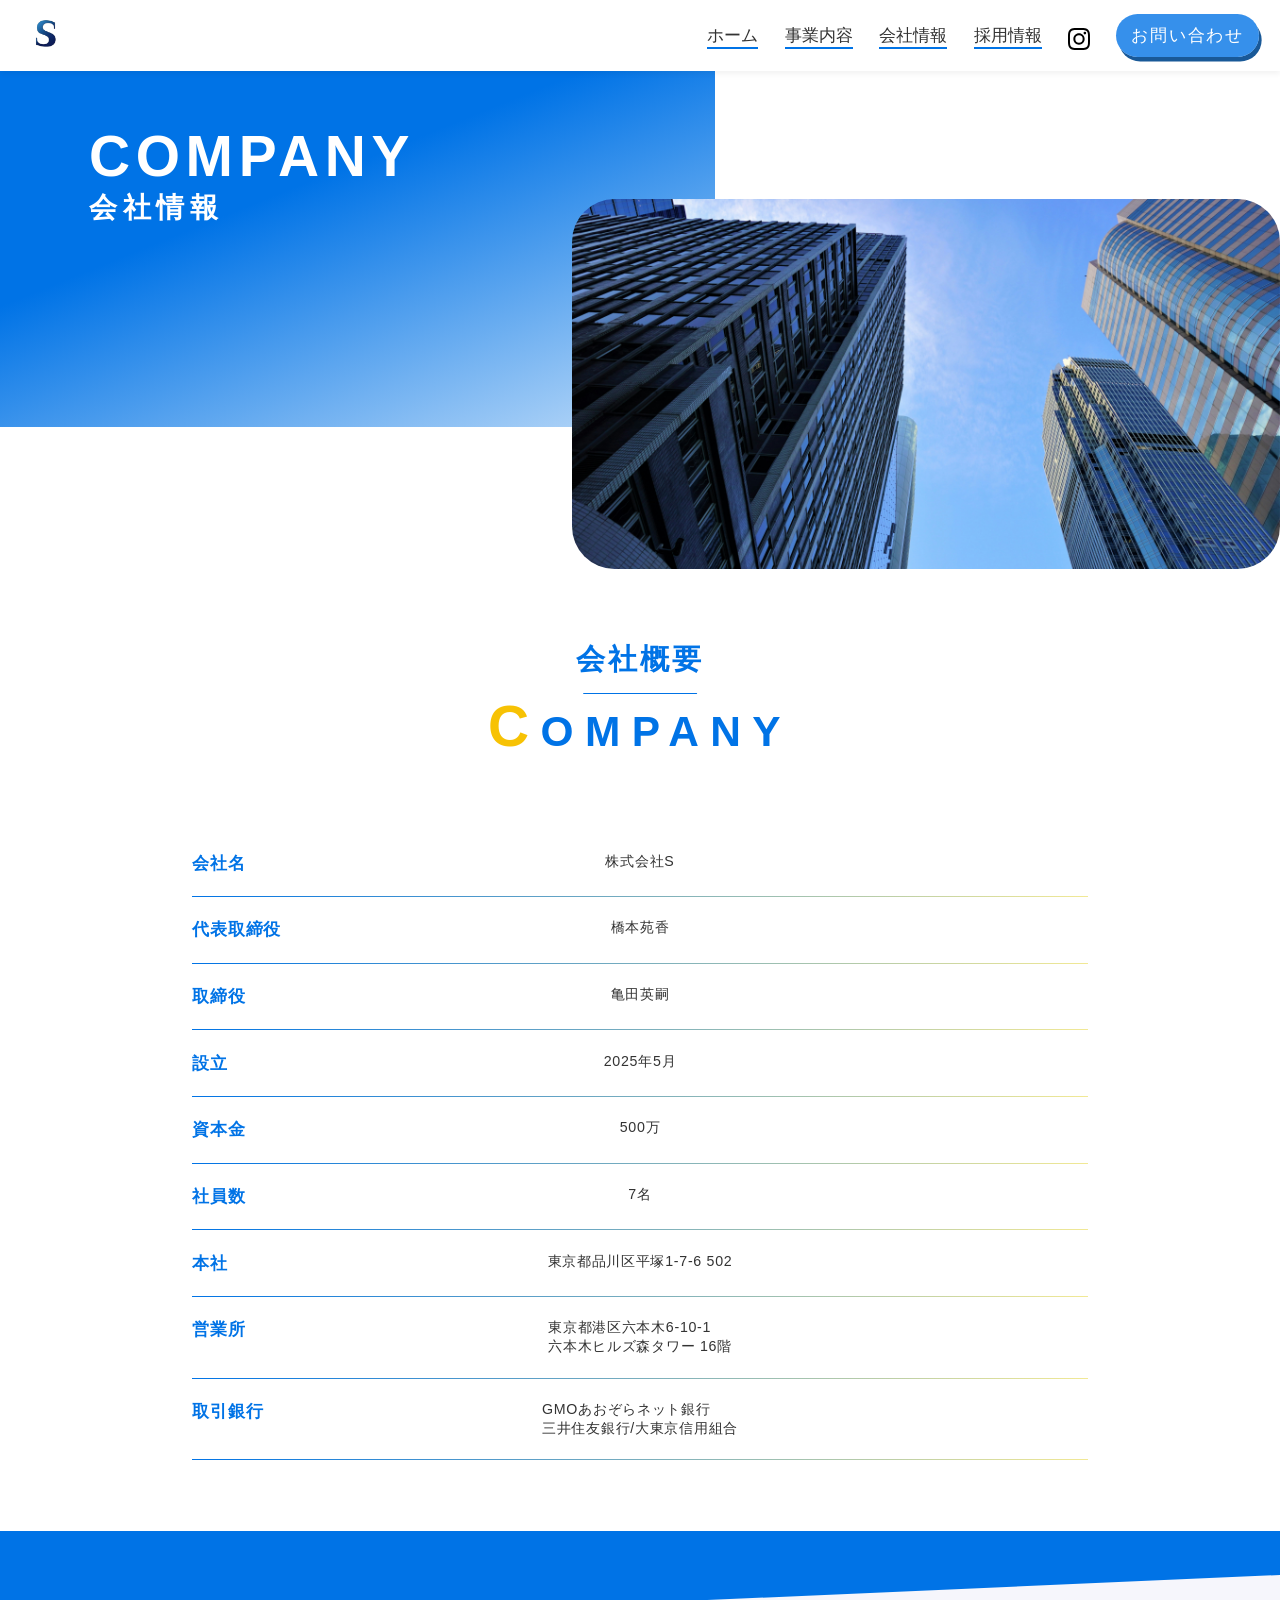
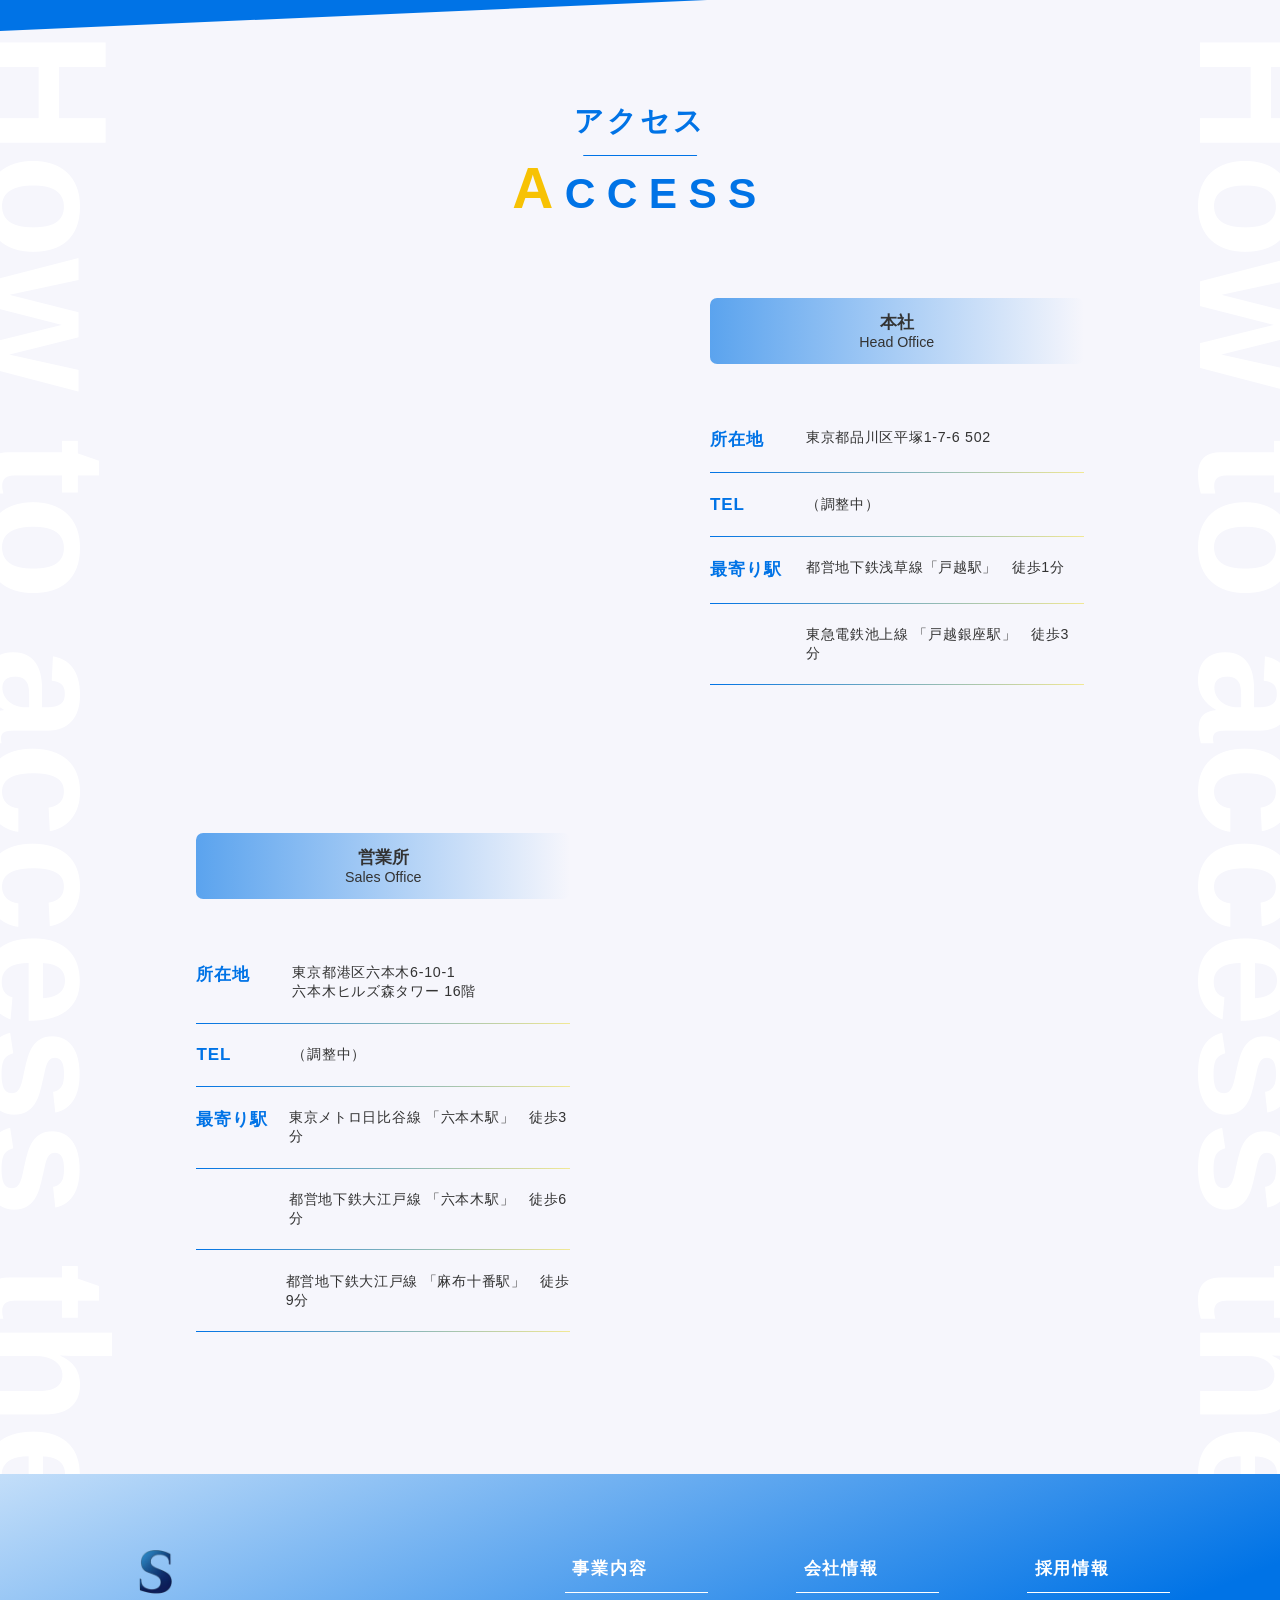
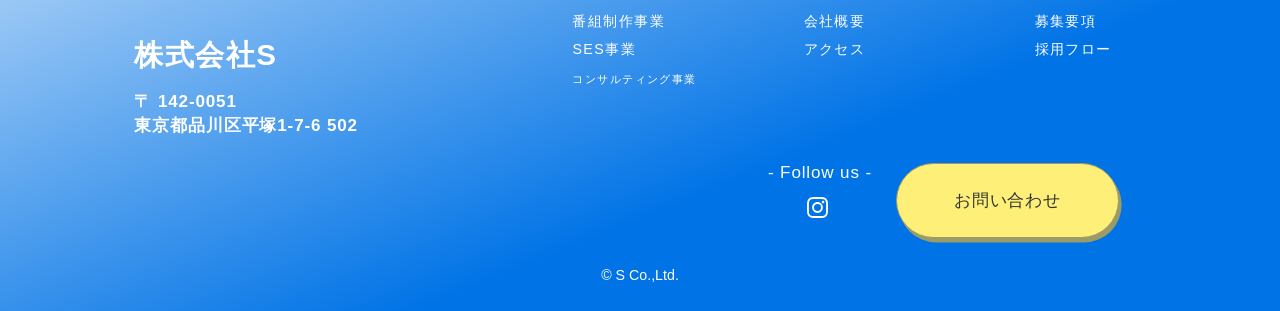
==== company.html @ 63bf4e40 "Initial commit" ====
<!DOCTYPE html>
<html lang="ja">
  <head>
    <meta charset="UTF-8">
    <meta name="format-detection" content="telephone=no">
    <meta name="viewport" content="width=device-width, initial-scale=1.0">
    <link rel="icon" href="./img/favicon.svg" type="image/svg">
    <link rel="icon" href="./img/favicon.png" type="image/png">
    <title>株式会社S | 会社情報</title>
    <link rel="stylesheet" href="./css/common.css">
    <link rel="stylesheet" href="./css/company.css">
  </head>
  <body>
    <header>
      <div class="container header-inner">
        <a href="./index.html">
          <img class="logo" src="./img/logo.png" alt="株式会社S ロゴ">
        </a>
        <nav class="nav-list">
          <ul>
            <li class="nav-text">
              <a href="./index.html">ホーム</a>
            </li>
            <li class="nav-text">
              <a href="./services.html">事業内容</a>
            </li>
            <li class="nav-text">
              <a href="./company.html">会社情報</a>
            </li>
            <li class="nav-text">
              <a href="./recruit.html">採用情報</a>
            </li>
            <li>
              <a href="https://www.instagram.com/co.s_hr_official?igsh=MWMwb3FwN3FjZjJ3Mw%3D%3D&utm_source=qr"><img class="Instagram" src="./img/Instagram_Glyph_Black.svg" alt="Instagram アイコン"></a>
            </li>
            <li>
              <a href="./contact.html" class="contact-btn">お問い合わせ</a>
            </li>
          </ul>
        </nav>
        <div class="drawer_menu">
          <div class="drawer_bg"></div>
          <button type="button" class="drawer_button">
            <span class="drawer_bar drawer_bar_first"></span>
            <span class="drawer_bar drawer_bar_second"></span>
            <span class="drawer_bar drawer_bar_third"></span>
            <span class="drawer_menu_text drawer_text">MENU</span>
            <span class="drawer_close drawer_text">CLOSE</span>
          </button>
          <nav class="drawer_nav_wrapper">
            <ul class="drawer_nav">
              <li><a href="./index.html">
                <h1>HOME</h1>
                <h2>ホーム</h2>
              </a></li>
              <li><a href="./services.html">
                <h1>SERVICE</h1>
                <h2>事業内容</h2>
              </a></li>
              <li><a href="./company.html">
                <h1>COMPANY</h1>
                <h2>会社情報</h2>
              </a></li>
              <li><a href="./recruit.html">
                <h1>RECRUIT</h1>
                <h2>採用情報</h2>
              </a></li>
              <li><a href="./contact.html">
                <h1>CONTACT</h1>
                <h2>お問い合わせ</h2>
              </a></li>
            </ul>
            <ul class="drawer_sns">
              <li>
                <a href="https://www.instagram.com/co.s_hr_official?igsh=MWMwb3FwN3FjZjJ3Mw%3D%3D&utm_source=qr"><img class="Instagram" src="./img/Instagram_Glyph_White.svg" alt="Instagram アイコン"></a>
              </li>
            </ul>
            <div class="menu-name">
              <img class="logo" src="./img/logo.png" alt="株式会社S ロゴ">
              <div class="menu-name-text">
                <p class="company-name">株式会社S</p>
                <p class="postal-code">〒 142-0051</p>
                <p class="address">東京都品川区平塚1-7-6 502</p>
              </div>
            </div>
          </nav>
        </div>
      </div>
    </header>
    <main>
      <div class="common-title-area">
        <div class="common-title-inner">
          <div class="common-text-area">
            <h1>COMPANY</h1>
            <h2>会社情報</h2>
          </div>
          <div class="common-img-area">
            <img src="./img/officebuilding.jpg" alt="会社情報イメージ画像">
          </div>
        </div>
      </div>
      <section id="information">
        <div class="info-title">
          <h1 class="title-line1">会社概要</h1>
          <h2 class="title-line2"><span>C</span>OMPANY</h2>
        </div>
        <dl class="info-list">
          <div>
            <dt>会社名</dt><dd>株式会社S</dd>
          </div>
          <div>
            <dt>代表取締役</dt><dd>橋本苑香</dd>
          </div>
          <div>
            <dt>取締役</dt><dd>亀田英嗣</dd>
          </div>
          <div>
            <dt>設立</dt><dd>2025年5月</dd>
          </div>
          <div>
            <dt>資本金</dt><dd>500万</dd>
          </div>
          <div>
            <dt>社員数</dt><dd>7名</dd>
          </div>
          <div>
            <dt>本社</dt><dd>東京都品川区平塚1-7-6 502</dd>
          </div>
          <div>
            <dt>営業所</dt><dd>東京都港区六本木6-10-1<br>六本木ヒルズ森タワー 16階</dd>
          </div>
          <div>
            <dt>取引銀行</dt><dd>GMOあおぞらネット銀行<br>三井住友銀行/大東京信用組合</dd>
          </div>
        </dl>
      </section>
      <div class="section-background--blue"></div>
      <section id="access">
        <div class="container">
          <div class="access-title">
            <h1 class="title-line1">アクセス</h1>
            <h2 class="title-line2"><span>A</span>CCESS</h2>
          </div>
          <ul class="access-list">
            <li class="head-office">
              <div class="office-info">
                <iframe src="https://www.google.com/maps/embed?pb=!1m18!1m12!1m3!1d3243.5101322457385!2d139.71370967524754!3d35.61514853360216!2m3!1f0!2f0!3f0!3m2!1i1024!2i768!4f13.1!3m3!1m2!1s0x60188aebfbc45995%3A0x4880c9e4deab3fc7!2z44CSMTQyLTAwNTEgVG9reW8sIFNoaW5hZ2F3YSBDaXR5LCBIaXJhdHN1a2EsIDEtY2jFjW1l4oiSN-KIkjYg44Kw44Op44Oz44OJ44O744Or44O85oi46LaK6YqA5bqnIDUwMg!5e0!3m2!1sen!2sjp!4v1758936661669!5m2!1sen!2sjp" width="600" height="450" style="border:0;" allowfullscreen="" loading="lazy" referrerpolicy="no-referrer-when-downgrade"></iframe>
                <div class="office-textarea">
                    <div class="office-title">
                      <h3>本社</h3>
                      <span>Head Office</span>
                    </div>
                  <dl class="text-list">
                    <div class="access-list-content">
                      <dt>所在地</dt><dd>東京都品川区平塚1-7-6 502</dd>
                    </div>
                    <div class="access-list-content">
                      <dt>TEL</dt><dd>（調整中）</dd>
                    </div>
                    <div class="access-list-content">
                      <dt>最寄り駅</dt><dd>都営地下鉄浅草線「戸越駅」　徒歩1分</dd>
                    </div>
                    <div class="access-list-content">
                      <dt></dt><dd>東急電鉄池上線	「戸越銀座駅」　徒歩3分</dd>
                    </div>
                  </dl>
                </div>
              </div>
            </li>
            <li class="sales-office">
              <div class="office-info">
                <div class="office-textarea">
                    <div class="office-title">
                      <h3>営業所</h3>
                      <span>Sales Office</span>
                    </div>
                  <dl class="text-list">
                    <div  class="access-list-content">
                      <dt>所在地</dt><dd>東京都港区六本木6-10-1<br>六本木ヒルズ森タワー 16階</dd>
                    </div>
                    <div class="access-list-content">
                      <dt>TEL</dt><dd>（調整中）</dd>
                    </div>
                    <div class="access-list-content">
                      <dt>最寄り駅</dt><dd>東京メトロ日比谷線	「六本木駅」　徒歩3分</dd>
                    </div>
                    <div class="access-list-content">
                      <dt></dt><dd>都営地下鉄大江戸線	「六本木駅」　徒歩6分</dd>
                    </div>
                    <div class="access-list-content">
                      <dt></dt><dd>都営地下鉄大江戸線	「麻布十番駅」　徒歩9分</dd>
                    </div>
                  </dl>
                </div>
                <iframe src="https://www.google.com/maps/embed?pb=!1m18!1m12!1m3!1d3241.6603564816037!2d139.72663167524956!3d35.66073883110035!2m3!1f0!2f0!3f0!3m2!1i1024!2i768!4f13.1!3m3!1m2!1s0x60188b828453ffff%3A0xb8603beeb9b150d8!2sRoppongi%20Hills%20Mori%20Tower!5e0!3m2!1sen!2sjp!4v1757732593563!5m2!1sen!2sjp" width="600" height="450" style="border:0;" allowfullscreen="" loading="lazy" referrerpolicy="no-referrer-when-downgrade"></iframe>
              </div>
            </li>
          </ul>
          <div class="slide-logo slide-logo-main">
            <p>How to access the office</p>
            <p>How to access the office</p>
            <p>How to access the office</p>
          </div>
          <div class="slide-logo slide-logo-sub">
            <p>How to access the office</p>
            <p>How to access the office</p>
            <p>How to access the office</p>
          </div>
        </div>
      </section>
    </main>
    <footer>
      <div class="footer-area">
        <div class="footer-mobile">
          <div class="container footer-pc">
            <div class="name">
              <a href="./index.html">
                <img class="logo" src="./img/logo.png" alt="株式会社S ロゴ">
                <p class="company-name">株式会社S</p>
                <p class="postal-code">〒 142-0051</p>
                <p class="address">東京都品川区平塚1-7-6 502</p>
              </a>
            </div>
            <div class="footer-nav">
              <div class="footer-services">
                <p><a href="./services.html">事業内容</a></p>
                <ul>
                  <li><a href="./services.html#program-production">番組制作事業</a></li>
                  <li><a href="./services.html#ses">SES事業</a></li>
                  <li><a class="consulting-link" href="./services.html#consulting">コンサルティング事業</a></li>
                </ul>
              </div>
              <div class="footer-company">
                <p><a href="./company.html">会社情報</a></p>
                <ul>
                  <li><a href="#information">会社概要</a></li>
                  <li><a href="#access">アクセス</a></li>
                </ul>
              </div>
              <div class="footer-recruit">
                <p><a href="./recruit.html">採用情報</a></p>
                <ul>
                  <li><a href="./recruit.html#job-description">募集要項</a></li>
                  <li><a href="./recruit.html#recruit-flow">採用フロー</a></li>
                </ul>
              </div>
            </div>
          </div>
          <div class="contact-info">
            <div class="sns">
              <p>- Follow us -</p>
              <ul>
                <li>
                  <a href="https://www.instagram.com/co.s_hr_official?igsh=MWMwb3FwN3FjZjJ3Mw%3D%3D&utm_source=qr"><img class="Instagram" src="./img/Instagram_Glyph_White.svg" alt="Instagram アイコン"></a>
                </li>
              </ul>
            </div>
            <a href="./contact.html" class="footer-contact-btn">お問い合わせ</a>
          </div>
        </div>
        <p class="copyright">© S Co.,Ltd.</p>
      </div>
    </footer>
    <button class="top-btn top-btn-scroll">TOP</button>
    <div class="stalker" id="js-stalker"></div>
    <script src="https://cdnjs.cloudflare.com/ajax/libs/jquery/3.5.1/jquery.min.js"></script>
    <script src="./js/jquery.inview.min.js"></script>
    <script src="./js/common.js"></script>
  </body>
</html>
---- css/common.css ----
/* 共通部分 */

html {
  box-sizing: border-box;
  font-size: clamp(14px, calc(100vw / (1440 / 16)), 16px);
  font-family: sans-serif,'Yu Gothic UI', 'ヒラギノ角ゴシック','Hiragino Sans';
  background-color: #fff;
  scroll-behavior: smooth;
}

* {
  margin: 0;
  padding: 0;
  box-sizing: inherit;
}

:root {
  --header-h: 5rem;
}

a {
  text-decoration: none;
}

.container {
  max-width: 1200px;
  margin: 0 auto;
}

.inview {
  opacity: 0;
  transform: translateY(70px);
  transition: opacity 1.5s, transform 1.5s;
}

.inview.show {
  opacity: 1;
  transform: translateY(0);
}

img {
  max-width: 100%;
  height: auto;
}

ul, ol {
  list-style: none;
}

/* ヘッダー */

header {
  width: 100%;
  position: fixed;
  top: 0;
  z-index: 1001;
  height: 5rem;
  background-color: #fff;
  box-shadow: 0 0.1875rem 0.375rem rgba(0, 0, 0, 0.05);
  overflow: hidden;
}

.header-inner {
  max-width: min(1440px, 100%);
  height: 100%;
  display: flex;
  justify-content: space-between;
  align-items: center;
  padding-inline: clamp(1.5rem, 1vw, 11.25rem);
}

.logo {
  width: 8rem;
  height: 8rem;
}

.header-inner > a{
  height: 100%;
  display: flex;
  align-items: center;
}

header .logo {
  margin: 0;
  width: auto;
  height: auto;
  max-height: 3.5rem;
  display: block;
  object-fit: contain;
  scale: 1.4;
  transition: opacity 0.5s ease;
}

header a .logo:hover {
  opacity: 0.5;
}

.nav-list ul {
  display: flex;
  gap: 1.875rem;
  position: relative;
  align-items: center;
}

.nav-text a {
  color: #333333;
  border-bottom: 0.15rem solid #0073e6;
  padding-bottom: 0.125rem;
  font-weight: 500;
  font-size: 1.2rem;
  transition: opacity 0.5s ease;
}

.nav-text a:hover {
  opacity: 0.3;
}

.nav-list img {
  width: 1.5rem;
  height: 1.5rem;
  vertical-align: middle;
  margin-top: 0.5rem;
}

.drawer_menu {
  display: none;
}

.contact-btn,
.contact-btn:visited {
  display: inline-flex;
  align-items: center;
  justify-content: center;
  color: #fff;
  background-color: #0073e6c9;
  box-shadow: 0.1875rem 0.3125rem #195998;
  border-radius: 7rem;
  padding: 0.9375rem;
  width: 10rem;
  font-weight: 500;
  font-size: 1.2rem;
  letter-spacing: 0.12rem;
  line-height: 1;
  transition: background-color 0.5s ease, box-shadow 0.5s ease, transform 0.5s ease;
}

.contact-btn:hover{
  background-color: #0073e68d;
  box-shadow: unset;
  transform: translate(0.1875rem,0.3125rem);
}


/* タイトルエリア */

.common-title-area {
  width: 100%;
  padding-top: 5rem;
}

.common-title-inner{
  position: relative;
  display: flex;
  height: 35rem;
}

.common-title-area img{
  width: 100%;
  height: 100%;
  object-fit: cover;
  border-radius: 3rem;
}

.common-text-area{
  width: 60%;
  height: 25rem;
  background: linear-gradient(158deg, #0073e6 36.5%, #fff 119.5%);
  padding-left: 6.25rem;
  color: #fff;
  z-index: 1;
}

.common-text-area h1 {
  font-family: 'Segoe UI Symbol',sans-serif;
  padding-top: 3.75rem;
  font-size: 4rem;
  letter-spacing: 0.4rem;
}

.common-text-area h2 {
  font-size: 2rem;
  letter-spacing: 0.4rem;
}

.common-img-area{
  position: static;
  margin-left: -10rem;
  width: 60%;
  height: 35rem;
  z-index: 1;
  padding-top: 9rem;
}

/* 見出し */

.title-line1 {
  text-align: center;
  font-size: 2.074rem;
  color: #0073e6;
  letter-spacing: 0.2074rem;
  position: relative;
  padding-top: 5rem;
}

.title-line1::before {
  background-color: #0073e6;
  border-radius: 5px;
  bottom: -1rem;
  content: "";
  height: 0.1rem;
  left: 50%;
  position: absolute;
  transform: translateX(-50%);
  width: 8rem;
}

.title-line2 {
  font-family: 'Franklin Gothic Medium',sans-serif;
  font-weight: 900;
  font-size: 2.986rem;
  text-align: center;
  color: #0073e6;
  margin: 1rem auto 5rem;
  letter-spacing: 0.8rem;
}

.title-line2 span {
  color: rgb(247, 194, 4);
  font-size: 4rem;
}

/* セクションの仕切り装飾（青） */

  .section-background--blue {
  padding-bottom: 7rem;
  background-color: #0073e6;
  position: relative;
  overflow: hidden;
}

.section-background--blue::before {
  border-color: transparent #fff transparent transparent;
  border-style: solid;
  border-width: 4rem 100vw 0 0;
  bottom: 0;
  content: "";
  height: 0;
  position: absolute;
}

/* お問い合わせ */

#contact-area {
  text-align: center;
  background-color: rgb(246, 246, 252);
  padding: 5rem 0 10rem;
}

#contact-area h1 {
  font-size: 2.986rem;
  letter-spacing: 0.1493rem;
  padding-bottom: 1rem;
  color: #0073e6;
  border-bottom: 2px dotted #0073e6;
  width: 50%;
  margin: 2rem auto 3rem;
  white-space: nowrap;
}

.contact-text {
  font-size: 1rem;
  line-height: 2;
  letter-spacing: 0.05rem;
  margin-bottom: 5rem;
  color: #333333;
}

.contact-area-btn {
  display: flex;
  align-items: center;
  justify-content: center;
  color: #fff;
  background-color: #0073e6c9;
  box-shadow: 0.1875rem 0.3125rem #195998;
  border-radius: 7rem;
  text-align: center;
  padding: 2rem 4rem;
  font-size: 1.44rem;
  letter-spacing: 0.072rem;
  transition: 0.5s ease;
  width: 21rem;
  margin: 0 auto;
}

.contact-area-btn:hover {
  background-color: #0073e68d;
  box-shadow: unset;
  transform: translate(4px,4px);
}

.top-btn {
  position: fixed;
  bottom: 2rem;
  right: max(2rem, calc((100vw - 1200px) / 2 + 2rem));
  opacity: 0;
  visibility: hidden;
  --enter: 10px;
  --lift: 0px;
  transform: translateY(var(--enter)) translateY(var(--lift));
  transition: opacity .5s ease, visibility .5s ease, transform .5s ease;
  will-change: transform;
  z-index: 1000;
  display: flex;
  align-items: center;
  justify-content: center;
  padding: 1.5rem 3rem;
  font-size: 1.2rem;
  letter-spacing: 0.06rem;
  color: #333333;
  background-color: rgb(253, 239, 119);
  box-shadow: 0.1875rem 0.3125rem #9B9B67;
  border: 0.125rem solid #9B9B67;
  border-radius: 7rem;
  pointer-events: none;
}

.top-btn.is-show {
  opacity: 1;
  visibility: visible;
  --enter: 0px;
  pointer-events: auto;
}

.top-btn:hover {
  background-color: rgb(250, 240, 149);
  box-shadow: unset;
  transform: translateY(var(--enter)) translateY(var(--lift)) translate(4px,4px);
}

.top-btn.is-following {
  transition: opacity .5s ease, visibility .5s ease;
}

/* フッター */

.footer-area {
  padding-top: 3.125rem;
  background: linear-gradient(-22deg, #0073e6 36.5%, #fff 119.5%);
}

.footer-pc {
  display: flex;
  justify-content: space-around;
  gap: 3rem;
}

.name img {
  margin-left: -2.5rem;
}

.name {
  padding: 0 1.7rem 1.7rem 1.7rem;
  border-radius: 1rem;
  transition: background-color 0.5s ease;
}

.name a{
  color: #fff;
  font-weight: 700;
}

.name:hover {
  background-color: #ffffff66;
}

.company-name {
  font-size: 2.074rem;
  letter-spacing: 0.1037rem;
}

.postal-code {
  padding-top: 1rem;
  font-size: 1.2rem;
  letter-spacing: 0.06rem;
}

.address {
  font-size: 1.2rem;
  letter-spacing: 0.06rem;
  line-height: 1.5;
  white-space: nowrap;
}

.footer-nav {
  display: flex;
  gap: 6.25rem;
  line-height: 1.875;
  margin-top: 1.875rem;
  color: #fff;
}

.footer-nav p {
  margin: 0 0 1rem;
  padding: 0.5rem 0 0.5rem 0.5rem;
  width: 100%;
  font-size: 1.2rem;
  letter-spacing: 0.12rem;
  font-weight: 700;
  border-bottom: 1px solid #fff;
  white-space: nowrap;
  transition: border-bottom-color 0.5s ease;
}

.footer-nav p:hover {
  border-bottom-color: rgb(253, 239, 119);
}

.footer-nav a {
  color: #fff;
  transition: color 0.5s ease;
}

.footer-nav a:hover {
  color: rgb(253, 239, 119);
}

.footer-nav li a {
  border-bottom: 1px solid transparent;
  transition: color 0.5s ease, border-bottom-color 0.5s ease;
}

.footer-nav li a:hover{
  border-bottom-color: rgb(250, 240, 149);
}

.footer-services {
  width: 10rem;
}

.footer-company {
  width: 10rem;
}

.footer-recruit {
  width: 10rem;
}

.footer-nav ul li {
  padding-left: 0.5rem;
  font-size: 1rem;
  letter-spacing: 0.1rem;
  white-space: nowrap;
  line-height: 2;
}

.consulting-link {
  font-size: 0.8rem;
}

.contact-info {
  display: flex;
  gap: 1rem;
  margin-left: 60%;
  white-space: nowrap;
}

.sns {
  text-align: center;
  width: 7rem;
  margin-right: 1rem;
  color: #fff;
  font-size: 1.2rem;
  letter-spacing: 0.06rem;
}

.sns p {
  white-space: nowrap;
}

.sns ul {
  display: flex;
  justify-content: center;
  padding: 1rem;
}

.sns img {
  width: 1.5rem;
  height: 1.5rem;
}

.footer-contact-btn {
  display: inline-flex;
  align-items: center;
  justify-content: center;
  line-height: 1;
  vertical-align: middle;
  color: #333333;
  background-color: rgb(253, 239, 119);
  box-shadow: 0.1875rem 0.3125rem #9B9B67;
  border: 1px solid #9B9B67;
  border-radius: 7rem;
  padding: 2rem 4rem;
  font-size: 1.2rem;
  letter-spacing: 0.06rem;
  transition: background-color 0.5s ease, box-shadow 0.5s ease, transform 0.5s ease;
}

.footer-contact-btn:hover {
  background-color: rgb(250, 240, 149);
  box-shadow: unset;
  transform: translate(0.1875rem,0.3125rem);
}

.copyright {
  text-align: center;
  padding: 2rem;
  color: #fff;
}

.stalker {
  position: fixed;
  top: -5px;
  left: -5px;
  z-index: 999;
  width: 15px;
  height: 15px;
  background-color: rgba(255, 241, 114, 0.697);
  border-radius: 50%;
  opacity: 0.7;
  pointer-events: none;
  transition: transform .3s ease-out;
}

.hs-form-frame,
.hs-form-frame iframe,
.hs-form-frame form {
  max-width: 100%;
}

.hs-form-frame iframe {
  width: 100% !important;
}

@media screen and (max-width: 1024px) {

/* モバイル版　メニューボタン */

  .drawer_menu {
    display: block;
    margin-bottom: 2rem;
  }

  .nav-list {
    display: none;
  }

  .drawer_menu * {
    font: inherit;
  }

  .drawer_button {
    margin-top: 1rem;
    width: 44px;
    height: 44px;
    position: relative;
    background: none;
    border: none;
    text-align: center;
    letter-spacing: 0.1em;
    z-index: 1001;
    color: #0073e6;
    transition: transform .2s,opacity .2s;
  }

  .drawer_button .drawer_bar {
    width: 100%;
    height: 2px;
    transition: transform 0.2s, opacity 0.2s, background-color 0.2s;
    transform-origin: center;
    transform: translateY(-50%);
    position: absolute;
    top: 50%;
    left: 0;
    background-color: #0073e6;
  }

  .drawer_button .drawer_bar_first {
    transform: translateY(calc(-50% - 13px));
  }

  .drawer_button .drawer_bar_second {
    transform: translateY(-50%);
  }

  .drawer_button .drawer_bar_third {
    transform: translateY(calc(-50% + 13px));
  }

  .drawer_button.active {
    color: #fff;
  }

  .drawer_button.active .drawer_bar {
    background-color: #fff;
  }

  .drawer_button.active .drawer_bar_first {
    transform: rotate(45deg) translateY(-50%);
  }

  .drawer_button.active .drawer_bar_second {
    opacity: 0;
  }

  .drawer_button.active .drawer_bar_third {
    transform: rotate(-45deg) translateY(-50%);
  }

  .drawer_button.active .drawer_menu_text {
    display: none;
  }

  .drawer_button.active .drawer_close {
    display: block;
  }

  .drawer_text {
    position: absolute;
    bottom: -18px;
    left: 0;
    text-align: center;
    font-size: 14px;
  }

  .drawer_close {
    letter-spacing: 0.08em;
    display: none;
  }

  .drawer_menu a {
    color: #fff;
  }

  .drawer_menu .drawer_bg {
    width: 80%;
    max-width: 1024px;
    box-sizing: border-box;
    overflow-x: hidden;
    height: 100%;
    position: fixed;
    z-index: 999;
    background-color: rgba(51, 51, 51, 0.5);
    display: none;
    top: 0;
    left: 0;
  }

  .drawer_menu .drawer_nav_wrapper {
    width: min(80vw,360px);
    max-width: 100%;
    height: 100%;
    transition: transform 0.5s ease;
    transform: translateX(100%);
    position: fixed;
    top: 0;
    right: 0;
    z-index: 1000;
    background: linear-gradient(-178deg, #0073e6 36.5%, #fff 119.5%);
  }

  .drawer_menu .drawer_nav_wrapper.open {
    transform: translate(0);
  }

  .drawer_menu.left .drawer_nav_wrapper {
    transform: translate(-80%);
    right: auto;
    left: 0;
  }

  .drawer_menu.left .drawer_nav_wrapper.open {
    transform: translate(0);
  }

  .drawer_menu .drawer_nav {
    padding: 5rem 2rem 1rem;
    color: #fff;
  }

  .drawer_menu .drawer_nav li {
    border-bottom: 1px solid #fff;
    padding: 12px 0;
  }

  .drawer_menu .drawer_nav li h1 {
    font-size: 18px;
    font-weight: 600;
  }

  .drawer_menu .drawer_nav li h2 {
    font-size: 12px;
  }

  .drawer_sns {
    display: flex;
    gap: 2rem;
    padding-left: 2rem;
  }

  .drawer_sns img {
    width: 2rem;
    height: 2rem;
  }

  .menu-name {
    display: flex;
    justify-content: center;
  }

  .menu-name img {
    margin-top: 25px;
    width: 6rem;
    height: 6rem;
  }

  .menu-name-text {
    margin-top: 3rem;
    color: #fff;
  }

  /* モバイル版フッター */

  .footer-area {
    padding: 3.125rem 2rem 0;
  }

  .footer-contact-btn{
    padding: 1.2rem 2.2rem;
    font-size: clamp(1rem, 1.6vw, 1.2rem);
    max-width: 100%;
  }

  .footer-pc {
    justify-content: space-between;
    gap: 1.5rem;
  }

  .footer-services,
  .footer-company,
  .footer-recruit {
    width: auto;
    min-width: 0;
  }

  .contact-info {
    margin-left: 0;
    white-space: normal;
    justify-content: flex-end;
  }

  .footer-nav {
    gap: 3rem;
  }

  .stalker {
    display: none;
  }

}

@media screen and (min-width: 768px) and (max-width: 1024px) {

  #contact-area h1 {
    display: inline-block;
    width: auto;
    text-align: center;
    margin-left: auto;
    margin-right: auto;
  }

}

@media screen and (max-width: 767px) {

  html {
    font-size: 16px;
  }

  .inview {
    transition: opacity .8s, transform .8s;
  }

  header {
    padding: 0;
    max-width: 100%;
    height: 5rem;
  }

  .header-inner {
    padding-inline: 1.5rem;
  }

  .logo {
    width: 30vw;
    max-width: 120px;
    height: auto;
    margin-top: 16px;
  }

  .common-title-area {
    position: relative;
  }

  .common-title-inner{
    position: relative;
    height: auto;
    align-items: start;
  }

  .common-title-inner::before{
    content: "";
    position: absolute;
    top: 0;
    bottom: auto;
    inset: 0 auto 0 0;
    width: 68%;
    background: linear-gradient(158deg, #0073e6 36.5%, #fff 119.5%);
    z-index: 0;
    border-radius: 0;
    height: calc(100% - (100vw * 5 / 16));
  }

  .common-text-area{
    position: relative;
    z-index: 1;
    width: 68%;
    min-height: 0;
    height: auto;
    background: transparent;
    padding: 2.5rem 1.5rem 0 2rem;
  }

  .common-text-area h1 {
    font-size: clamp(1.8rem, 7vw, 2.6rem);
    letter-spacing: 0.15rem;
    line-height: 1.2;
    word-break: keep-all;
    padding-top: 0;
    white-space: nowrap;
  }

  .common-text-area h2 {
    font-size: 1.4rem;
    letter-spacing: 0.2rem;
    padding-top: 0.5rem;
    white-space: nowrap;
  }

  .common-img-area {
    position: relative;
    width: 100%;
    height: auto;
    align-self: start;
    padding-top: 10rem;
    overflow: visible;
  }

  .common-img-area img {
    max-width: none;
    height: auto;
    display: block;
  }

  /* モバイル版見出し */

  .title-line1 {
    font-size: 4.5vw;
    letter-spacing: 0.10em;
    position: relative;
    padding-top: 8vw;
  }

  .title-line2 {
    font-size: 7.5vw;
    letter-spacing: 0.08em;
    margin: 2vw auto 6vw;
    padding: 0;
  }

  .title-line1::before {
    content: "";
    position: absolute;
    left: 50%;
    transform: translateX(-50%);
    bottom: -0.4em;
    width: 15%;
    height: 0.1em;
    background-color: #0073e6;
    border-radius: 999px;
  }

  .title-line2 span {
    font-size: 8.5vw;
  }

  /* セクションの仕切り装飾（青） */

  .section-background--blue {
    padding-bottom: 4rem;
  }

  .section-background--blue::before {
    border-width: 3rem 100vw 0 0;
  }

  /* モバイル版お問い合わせ */

  #contact-area {
    padding: 8vw 0 20vw;
  }

  #contact-area h1 {
    width: min(92vw, 36rem);
    font-size: 6vw;
    letter-spacing: 0.06em;
    white-space: normal;
  }

  .contact-text {
    font-size: 3.6vw;
    line-height: 1.7;
    margin-bottom: 8vw;
    padding: 0 5vw;
  }

  .contact-text br {
    display: none;
  }

  .contact-area-btn {
    width: 17rem;
    max-width: 60%;
    padding: 1.5rem 2rem;
    font-size: 1.2rem;
    line-height: 1;
  }

  .top-btn,
  .footer-contact-btn {
    box-shadow: 0.12rem 0.22rem #9B9B67;
    background-color: #EAD86E;
  }

  .top-btn:hover,
  .footer-contact-btn:hover {
    background-color: #E2CF69;
  }

  .top-btn {
    font-size: 3.8vw;
    padding: 0.8em 1.2em;
    width: auto;
  }

    /* モバイル版フッター */

  .footer-contact-btn {
    margin: 0;
    text-align: center;
    border-radius: 999px;
    white-space: nowrap;
    width: auto;
    max-width: 100%;
    line-height: 1.2;
    text-align: center;
    font-size: clamp(0.9rem, 3.2vw, 1.2rem);
    padding: 1.2em 2em;
    letter-spacing: 0.05em;
  }

  .footer-area {
    min-height: unset;
    height: auto;
    padding: 0;
  }

  footer .logo {
    width: 30vw;
    max-width: 120px;
    height: auto;
  }

  .footer-pc {
    display: block;
    flex: 1 1 auto;
    min-width: 0;
  }

  .footer-mobile {
    display: flex;
    justify-content: space-between;
    align-items: center;
    padding: 0 1.5rem;
  }

  .name {
    padding: 0;
    border-radius: 0;
    max-width: 55%;
    white-space: nowrap;
  }

  .company-name {
    font-size: clamp(1.1rem, 4vw, 1.6rem);
    letter-spacing: 0.06em;
  }

  .postal-code {
    font-size: clamp(0.8rem, 3.2vw, 1rem);
    letter-spacing: 0.05em;
  }

  .address {
    font-size: 2.7vw;
  }

  .footer-nav {
    display: none;
  }

  .contact-info {
    display: flex;
    justify-content: center;
    margin-left: 0;
    margin-top: 4rem;
    flex-direction: column;
    gap: 1.5rem;
    white-space: normal;
    align-items: center;
  }

  .sns ul {
    padding: 0;
    gap: 0.75rem;
  }

  .sns {
    width: auto;
    margin: 0;
    text-align: center;
  }

  .sns p {
    font-size: 0.75rem;
    margin-bottom: 0.5rem;
    letter-spacing: 0.05em;
    white-space: nowrap;
  }

  .sns img {
    width: 24px;
    height: 24px;
  }

  .copyright {
    font-size: clamp(0.7rem, 3vw, 0.9rem);
    letter-spacing: 0.05em;
  }

}

@media screen and (max-width: 360px) {

  .footer-contact-btn {
    font-size: 0.85rem;
    padding: 0.9em 1.6em;
    letter-spacing: 0.03em;
  }

}
---- css/company.css ----
/* 会社概要 */

#information {
  width: 100%;
  padding-bottom: 5rem;
}

.info-list {
  width: 70%;
  margin: 5rem auto 0;
  color: #333333;
}

.info-list div {
  display: flex;
  padding: 1.5rem 0;
  border-bottom: 1px solid;
  border-image: linear-gradient(to right, #0073e6, rgb(242, 233, 149)) 1;
}

.info-list dt {
  width: 10rem;
  color: #0073e6;
  font-weight: 700;
  font-size: 1.2rem;
  letter-spacing: 0.06rem;
}

.info-list dd {
  margin: 0 auto;
  font-size: 1rem;
  letter-spacing: 0.05rem;
  padding-right: 10rem;
}

.section-background--blue::before {
  border-color: transparent rgb(246, 246, 252);
}

/* アクセス */

#access {
  width: 100%;
  position: relative;
  background-color: rgb(246, 246, 252);
  overflow: hidden;
}

.access-list {
  padding: 0 11rem 10rem;
}

.sales-office {
  padding-top: 10rem;
}

.office-title {
  padding: 1rem;
  margin-bottom: 3rem;
  background: linear-gradient(to right, #0073e6a1, rgb(246, 246, 252));
  border-radius: 0.5rem;
  text-align: center;
  color: #333333;
}

.office-info {
  display: flex;
  gap: 4rem;
}

.office-info iframe {
  width: 55%;
  height: 28rem;
  border-radius: 3rem;
  margin: auto 0;
}

.office-info iframe:hover {
  opacity: 0.5;
}

.office-textarea {
  margin: auto 0;
  width: 45%;
}

.access-list-content {
  display: flex;
  border-bottom: 1px solid;
  border-image: linear-gradient(to right, #0073e6, rgb(242, 233, 149)) 1;
  padding: 1.5rem 0;
  gap: 0.5rem;
  align-items: flex-start;
}

.text-list dt {
  width: 6.25rem;
  color: #0073e6;
  font-weight: 700;
  font-size: 1.2rem;
  letter-spacing: 0.06rem;
  white-space: nowrap;
}

.text-list dd {
  font-size: 1rem;
  letter-spacing: 0.05rem;
  color: #333333;
}

.slide-logo {
  display: flex;
  white-space: nowrap;
  position: absolute;
  top: 0;
  writing-mode: vertical-rl;
  height: 82rem;
}

.slide-logo p {
  font-family: 'Segoe UI Historic',sans-serif;
  color: #fff;
  font-size: 12rem;
  font-weight: 700;
  margin-bottom: 3rem;
}

.slide-logo-main {
  left: clamp(-6rem, -4vw, -3rem);
}

.slide-logo-sub {
  right: clamp(-10rem, -6vw, -5rem);
}

.slide-logo-main p {
  animation: loop2 15s linear infinite;
}

.slide-logo-sub p {
  animation: loop3 15s linear infinite;
}

@keyframes loop2 {
  0% {
    transform: translateY(0);
  }
  100% {
    transform: translateY(-100%);
  }
}

@keyframes loop3 {
  0% {
    transform: translateY(-100%);
  }
  100% {
    transform: translateY(0);
  }
}

@media screen and (min-width: 768px) and (max-width: 1024px) {

  .access-list-content {
    display: grid;
    grid-template-columns: 6.25rem 1fr;
    column-gap: 1rem;
    align-items: start;
  }

  .text-list dt {
    width: auto;
    white-space: nowrap;
  }

  .text-list dd {
    min-width: 0;
    overflow-wrap: anywhere;
  }

  .slide-logo p {
    font-size: 7rem;
  }

  .slide-logo {
    height: 60rem;
  }

  .access-list {
    padding: 0 5rem;
  }

}

@media screen and (max-width: 767px) {

  /* モバイル版　会社概要 */

  #access .title-line1 {
    padding-top: 5vw;
  }

  .info-list {
    width: 80%;
    margin-top: 1rem;
  }

  .info-list div {
    padding: 1rem 0;
    flex-direction: column;
    align-items: stretch;
    gap: 0.3rem;
  }

  .info-list dt {
    font-size: 15px;
    white-space: nowrap;
    width: auto;
    text-align: left;
  }

  .info-list dd {
    font-size: 14px;
    padding-right: 0;
    text-align: left;
    margin: 0 auto;
  }

  /* モバイル版　アクセス */

  #access {
    padding-bottom: 10vw;
  }

  .access-list {
    padding: 0 0.5rem;
  }

  .office-title {
    font-size: 16px;
    margin-bottom: 1.5rem;
    padding: 12px;
  }

  .access-list-content {
    padding: 0.75rem 0;
    flex-direction: column;
    align-items: stretch;
    gap: 0.3rem;
  }

  .text-list dt {
    font-size: 14px;
    white-space: nowrap;
    width: auto;
    text-align: left;
  }

  .text-list dd {
    margin: 0 auto;
    font-size: 13px;
    text-align: left;
    white-space: nowrap;
  }

  .office-info {
    align-items: center;
    gap: 1rem;
  }

  .office-info iframe {
    margin-top: 1.5rem;
    width: 85%;
    height: 200px;
  }

  .office-textarea {
    width: 85%;
  }

  .head-office .office-info{
    flex-direction: column-reverse;
  }

  .sales-office {
    padding-top: 3rem;
  }

  .sales-office .office-info{
    flex-direction: column;
  }

  .text-list dd {
    margin: 0 auto;
  }

  .slide-logo {
    display: none;
  }

}
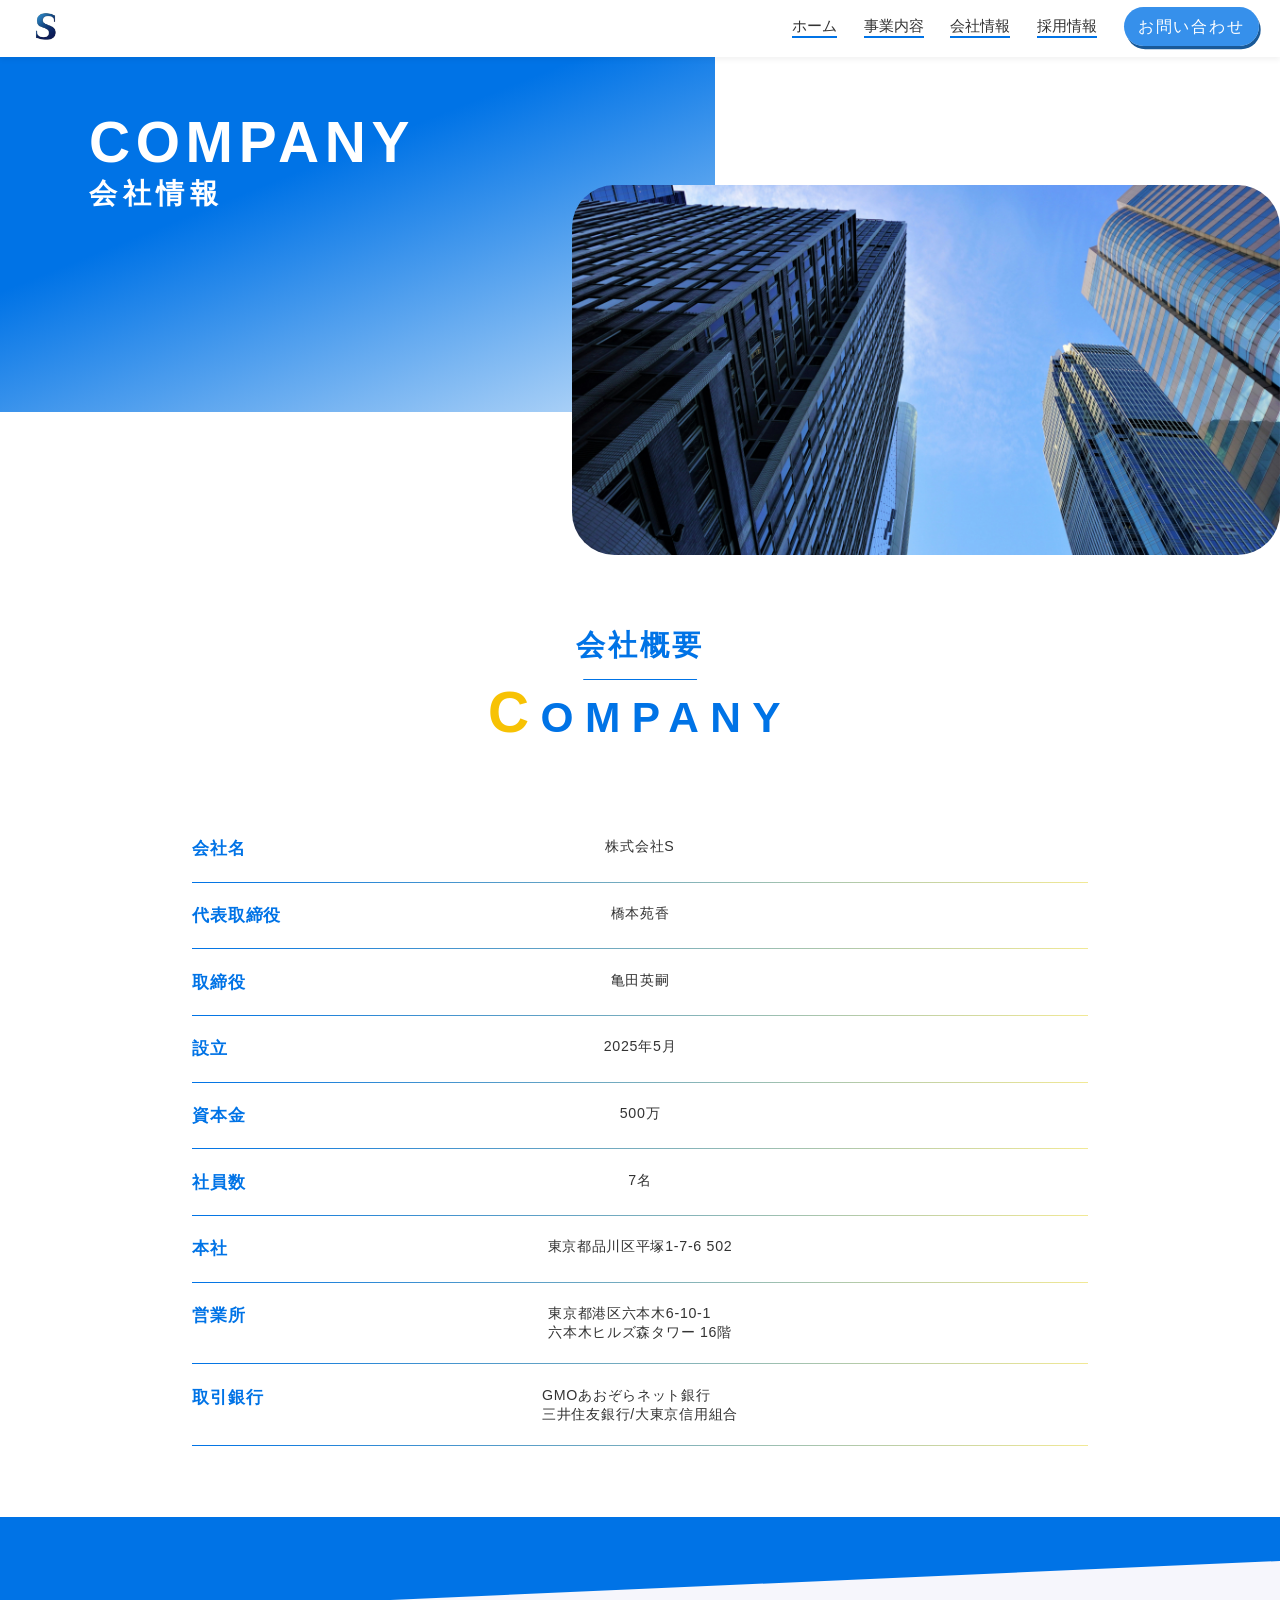
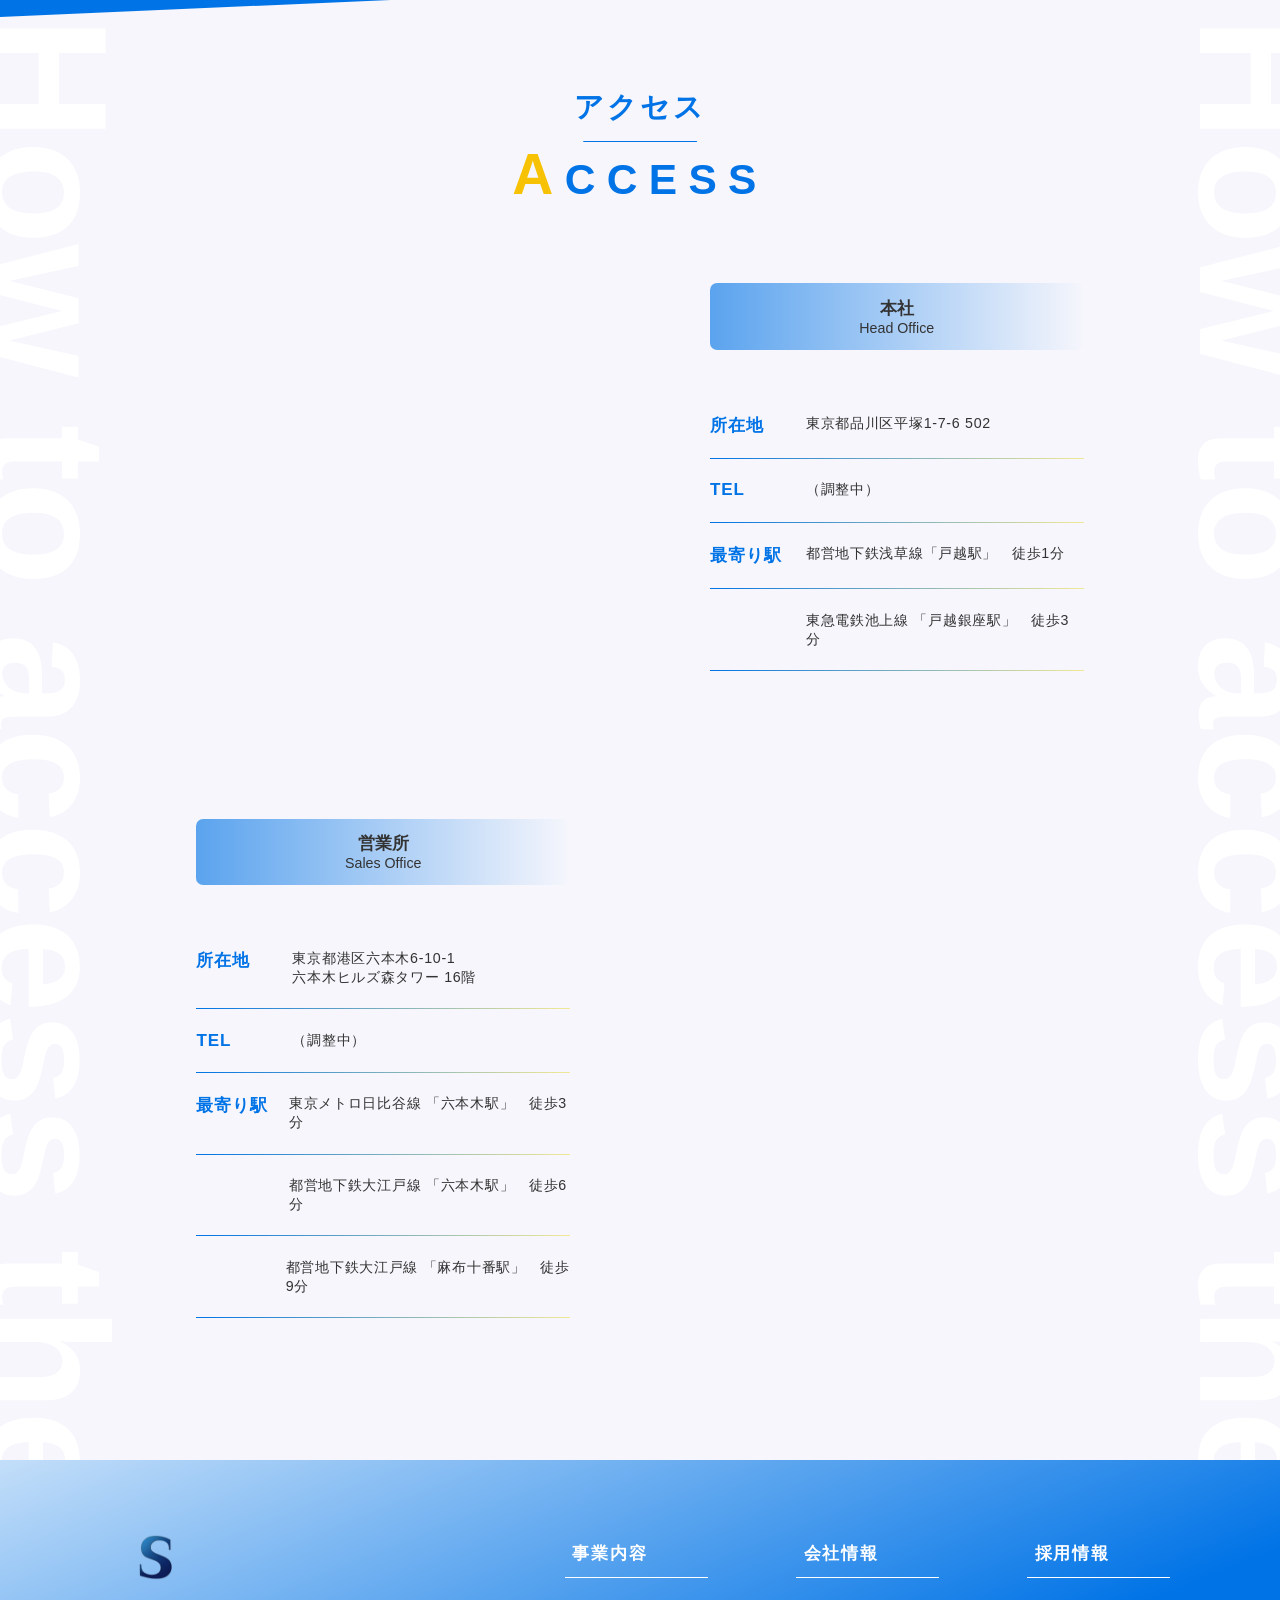
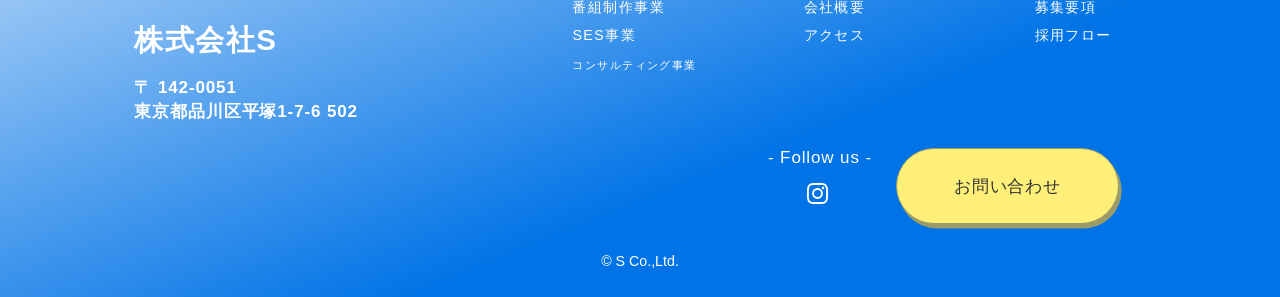
==== commit 08aa6b19: "refactor: UI polish and responsive optimization" ====
--- a/company.html
+++ b/company.html
@@ -31,9 +31,6 @@
               <a href="./recruit.html">採用情報</a>
             </li>
             <li>
-              <a href="https://www.instagram.com/co.s_hr_official?igsh=MWMwb3FwN3FjZjJ3Mw%3D%3D&utm_source=qr"><img class="Instagram" src="./img/Instagram_Glyph_Black.svg" alt="Instagram アイコン"></a>
-            </li>
-            <li>
               <a href="./contact.html" class="contact-btn">お問い合わせ</a>
             </li>
           </ul>
@@ -44,8 +41,6 @@
             <span class="drawer_bar drawer_bar_first"></span>
             <span class="drawer_bar drawer_bar_second"></span>
             <span class="drawer_bar drawer_bar_third"></span>
-            <span class="drawer_menu_text drawer_text">MENU</span>
-            <span class="drawer_close drawer_text">CLOSE</span>
           </button>
           <nav class="drawer_nav_wrapper">
             <ul class="drawer_nav">
@@ -144,7 +139,7 @@
           <ul class="access-list">
             <li class="head-office">
               <div class="office-info">
-                <iframe src="https://www.google.com/maps/embed?pb=!1m18!1m12!1m3!1d3243.5101322457385!2d139.71370967524754!3d35.61514853360216!2m3!1f0!2f0!3f0!3m2!1i1024!2i768!4f13.1!3m3!1m2!1s0x60188aebfbc45995%3A0x4880c9e4deab3fc7!2z44CSMTQyLTAwNTEgVG9reW8sIFNoaW5hZ2F3YSBDaXR5LCBIaXJhdHN1a2EsIDEtY2jFjW1l4oiSN-KIkjYg44Kw44Op44Oz44OJ44O744Or44O85oi46LaK6YqA5bqnIDUwMg!5e0!3m2!1sen!2sjp!4v1758936661669!5m2!1sen!2sjp" width="600" height="450" style="border:0;" allowfullscreen="" loading="lazy" referrerpolicy="no-referrer-when-downgrade"></iframe>
+                <iframe src="https://www.google.com/maps/embed?pb=!1m18!1m12!1m3!1d3243.5101322457385!2d139.71370967524754!3d35.61514853360216!2m3!1f0!2f0!3f0!3m2!1i1024!2i768!4f13.1!3m3!1m2!1s0x60188aebfbc45995%3A0x4880c9e4deab3fc7!2z44CSMTQyLTAwNTEgVG9reW8sIFNoaW5hZ2F3YSBDaXR5LCBIaXJhdHN1a2EsIDEtY2jFjW1l4oiSN-KIkjYg44Kw44Op44Oz44OJ44O744Or44O85oi46LaK6YqA5bqnIDUwMg!5e0!3m2!1sen!2sjp!4v1758936661669!5m2!!1sja!2sja" width="600" height="450" style="border:0;" allowfullscreen="" loading="lazy" referrerpolicy="no-referrer-when-downgrade"></iframe>
                 <div class="office-textarea">
                     <div class="office-title">
                       <h3>本社</h3>
@@ -192,7 +187,7 @@
                     </div>
                   </dl>
                 </div>
-                <iframe src="https://www.google.com/maps/embed?pb=!1m18!1m12!1m3!1d3241.6603564816037!2d139.72663167524956!3d35.66073883110035!2m3!1f0!2f0!3f0!3m2!1i1024!2i768!4f13.1!3m3!1m2!1s0x60188b828453ffff%3A0xb8603beeb9b150d8!2sRoppongi%20Hills%20Mori%20Tower!5e0!3m2!1sen!2sjp!4v1757732593563!5m2!1sen!2sjp" width="600" height="450" style="border:0;" allowfullscreen="" loading="lazy" referrerpolicy="no-referrer-when-downgrade"></iframe>
+                <iframe src="https://www.google.com/maps/embed?pb=!1m18!1m12!1m3!1d3241.6603564816037!2d139.72663167524956!3d35.66073883110035!2m3!1f0!2f0!3f0!3m2!1i1024!2i768!4f13.1!3m3!1m2!1s0x60188b828453ffff%3A0xb8603beeb9b150d8!2sRoppongi%20Hills%20Mori%20Tower!5e0!3m2!1sen!2sjp!4v1757732593563!5m2!!1sja!2sja" width="600" height="450" style="border:0;" allowfullscreen="" loading="lazy" referrerpolicy="no-referrer-when-downgrade"></iframe>
               </div>
             </li>
           </ul>
--- a/css/common.css
+++ b/css/common.css
@@ -6,6 +6,8 @@
   font-family: sans-serif,'Yu Gothic UI', 'ヒラギノ角ゴシック','Hiragino Sans';
   background-color: #fff;
   scroll-behavior: smooth;
+  -webkit-text-size-adjust: 100%;
+  text-size-adjust: 100%;
 }
 
 * {
@@ -15,7 +17,7 @@
 }
 
 :root {
-  --header-h: 5rem;
+  --header-h: 4rem;
 }
 
 a {
@@ -54,7 +56,7 @@
   position: fixed;
   top: 0;
   z-index: 1001;
-  height: 5rem;
+  height: var(--header-h);
   background-color: #fff;
   box-shadow: 0 0.1875rem 0.375rem rgba(0, 0, 0, 0.05);
   overflow: hidden;
@@ -100,6 +102,7 @@
   gap: 1.875rem;
   position: relative;
   align-items: center;
+  transform: translateY(-2px);
 }
 
 .nav-text a {
@@ -107,8 +110,9 @@
   border-bottom: 0.15rem solid #0073e6;
   padding-bottom: 0.125rem;
   font-weight: 500;
-  font-size: 1.2rem;
+  font-size: 1.05rem;
   transition: opacity 0.5s ease;
+  line-height: 1.2;
 }
 
 .nav-text a:hover {
@@ -133,12 +137,12 @@
   justify-content: center;
   color: #fff;
   background-color: #0073e6c9;
-  box-shadow: 0.1875rem 0.3125rem #195998;
+  box-shadow: 0.12rem 0.22rem #195998;
   border-radius: 7rem;
-  padding: 0.9375rem;
-  width: 10rem;
+  padding: 0.8rem;
+  width: 9.5rem;
   font-weight: 500;
-  font-size: 1.2rem;
+  font-size: 1.1rem;
   letter-spacing: 0.12rem;
   line-height: 1;
   transition: background-color 0.5s ease, box-shadow 0.5s ease, transform 0.5s ease;
@@ -155,7 +159,7 @@
 
 .common-title-area {
   width: 100%;
-  padding-top: 5rem;
+  padding-top: var(--header-h);
 }
 
 .common-title-inner{
@@ -555,9 +559,15 @@
 
 /* モバイル版　メニューボタン */
 
+  .header-inner {
+    display: flex;
+    align-items: center;
+    justify-content: space-between;
+  }
+
   .drawer_menu {
     display: block;
-    margin-bottom: 2rem;
+    margin-bottom: 0;
   }
 
   .nav-list {
@@ -569,7 +579,10 @@
   }
 
   .drawer_button {
-    margin-top: 1rem;
+    margin-top: 0;
+    display: flex;
+    align-items: center;
+    justify-content: center;
     width: 44px;
     height: 44px;
     position: relative;
@@ -632,14 +645,6 @@
 
   .drawer_button.active .drawer_close {
     display: block;
-  }
-
-  .drawer_text {
-    position: absolute;
-    bottom: -18px;
-    left: 0;
-    text-align: center;
-    font-size: 14px;
   }
 
   .drawer_close {
@@ -780,6 +785,10 @@
 
 @media screen and (min-width: 768px) and (max-width: 1024px) {
 
+  :root {
+    --header-h: 4.5rem;
+  }
+
   #contact-area h1 {
     display: inline-block;
     width: auto;
@@ -796,6 +805,10 @@
     font-size: 16px;
   }
 
+  :root {
+    --header-h: 5rem;
+  }
+
   .inview {
     transition: opacity .8s, transform .8s;
   }
@@ -803,7 +816,6 @@
   header {
     padding: 0;
     max-width: 100%;
-    height: 5rem;
   }
 
   .header-inner {
